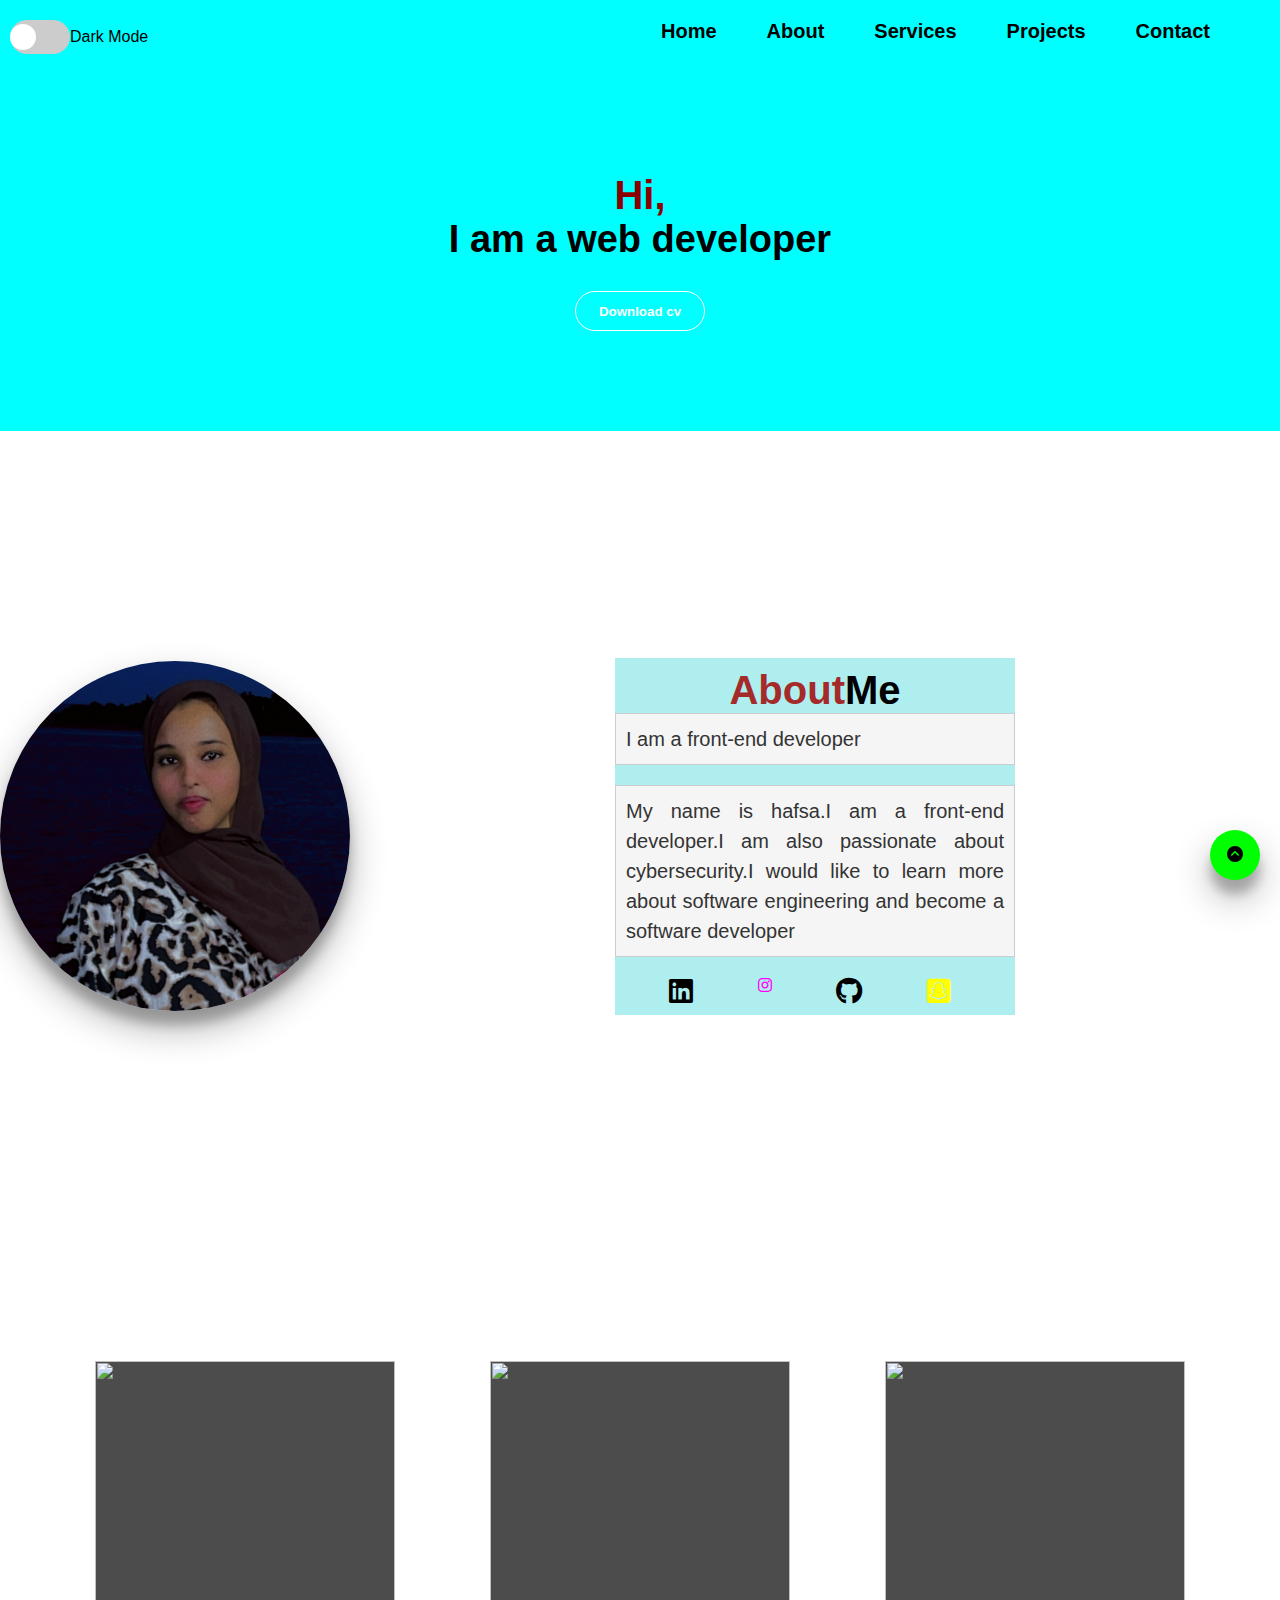
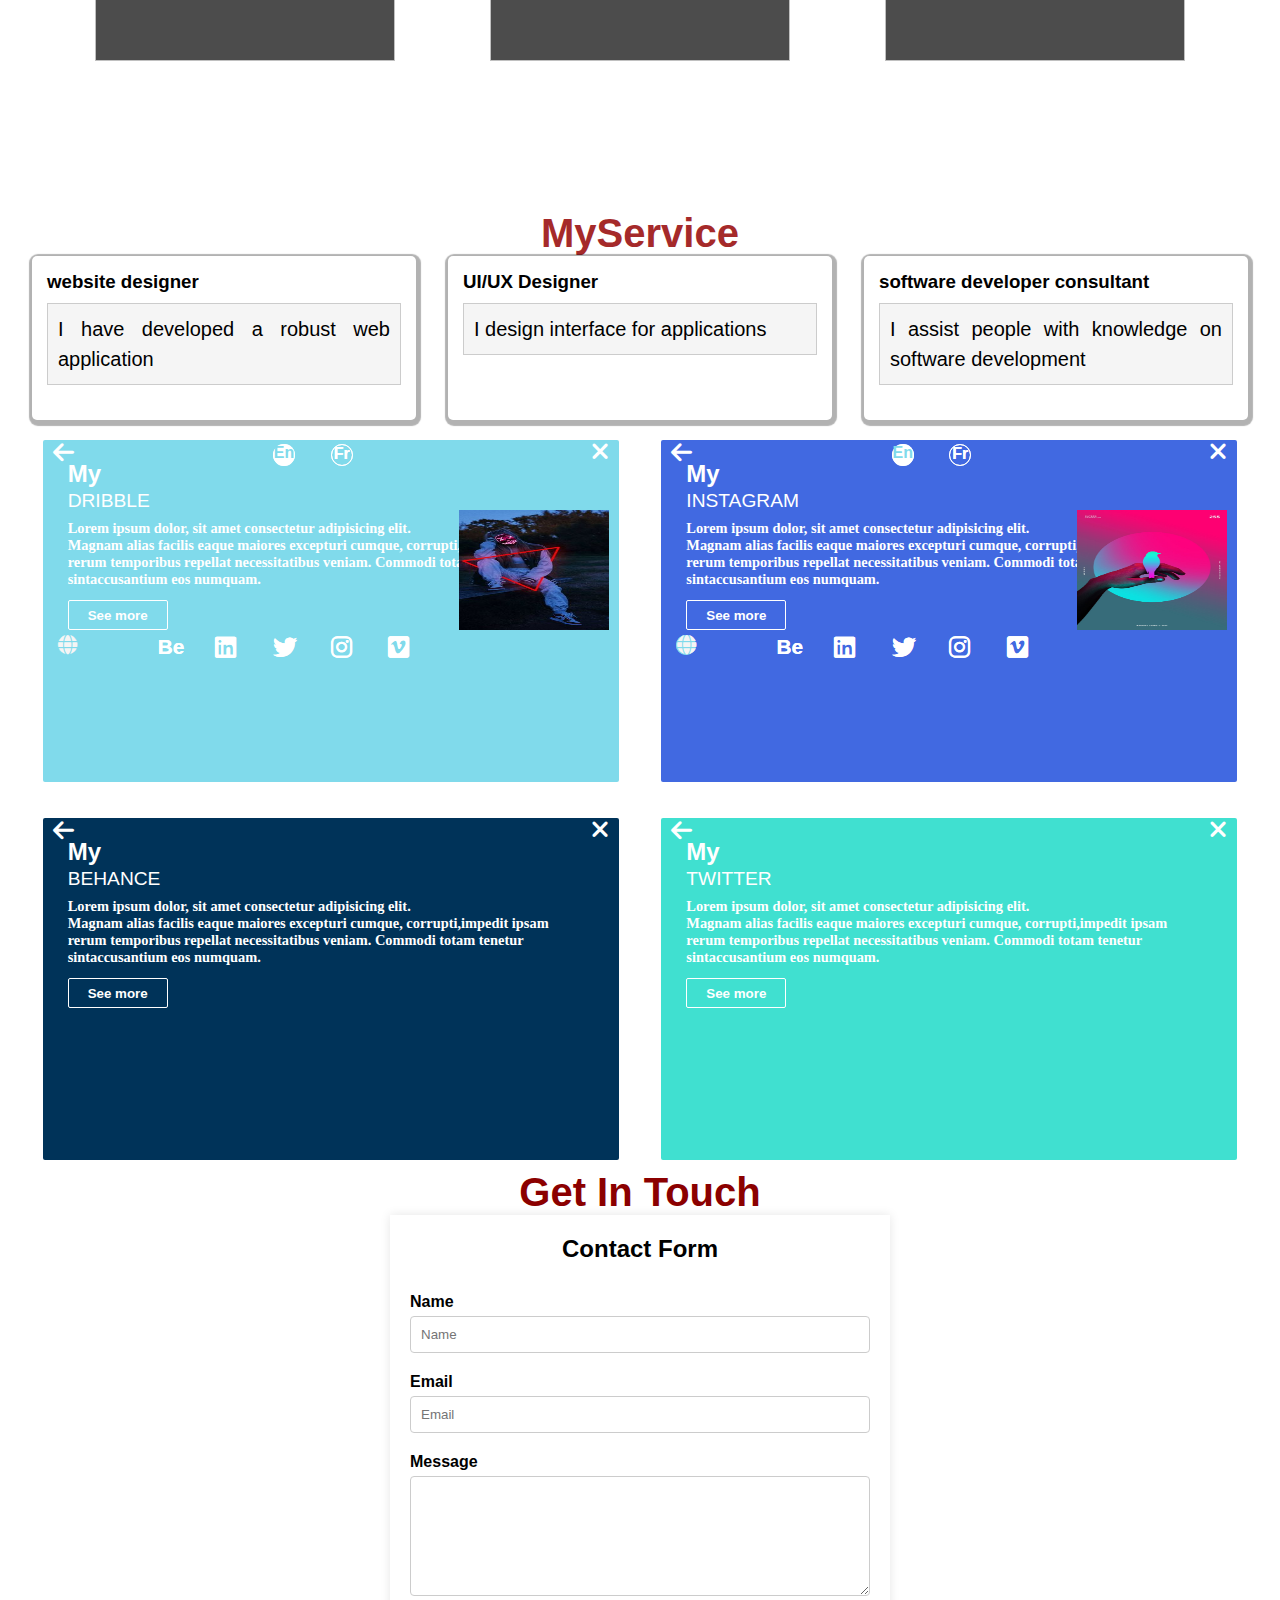
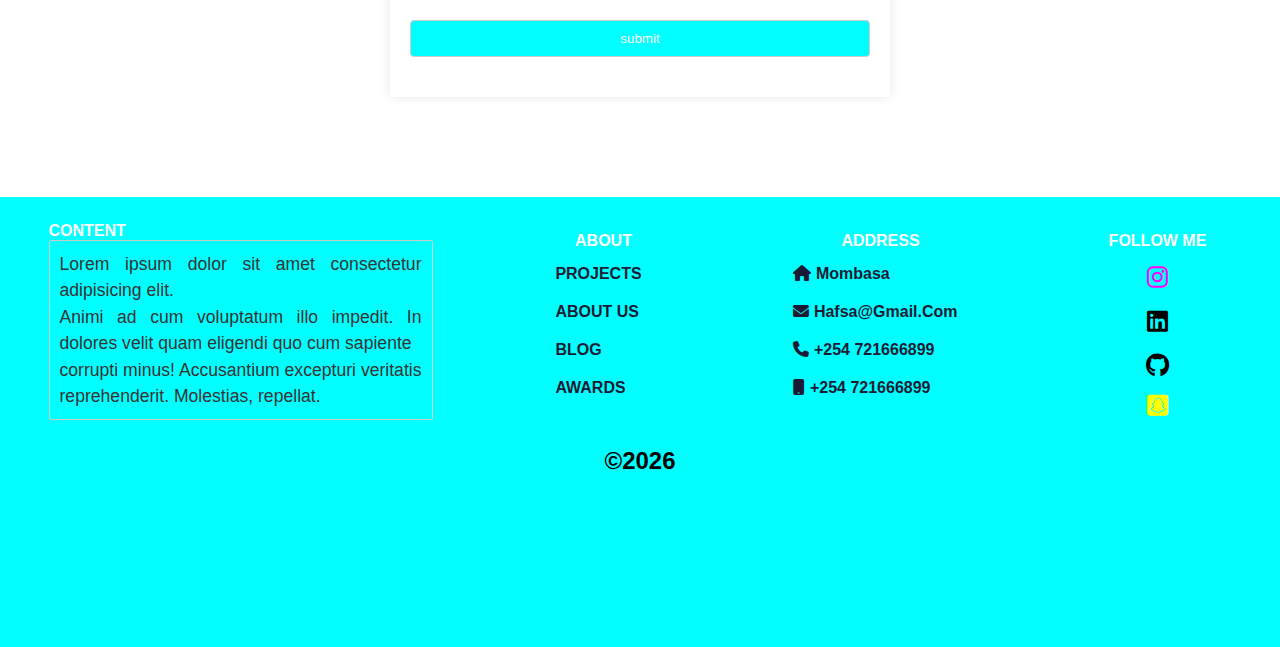
==== index.html @ 2dc1d21d "new update" ====
<!DOCTYPE html>
<html lang="en">
<head>
    <meta charset="UTF-8">
    <meta name="viewport" content="width=device-width, initial-scale=1.0">
    <title>My portfolio</title>
    <link rel="stylesheet" href="style.css">
    <script defer src="script.js"></script>
    <script defer type="text/javascript" src="vanilla-tilt.js"></script>

    <link rel="stylesheet" href="assets/css/all.css">
    <link rel="stylesheet" href="assets/css/all.min.css">

</head>
<body>
<header>
    <!-- toggle dark mode button -->
    <div class="toggle-container">
        <label class="switch">
            <input type="checkbox" id="toggle-mode" name="check">
            <span class="slider"></span>
        </label>
        <span id="toggle-label"> Dark Mode</span>
    </div>
    <!-- end toggle -->

    <div class="mob">
        <button class="mybtn">MENU</button>
    </div>
    <nav class="nav">
        <div class="profile-pic">
        
        </div>
    <ul class="ul">
        <li><a href="#home">Home</a></li>
        <li><a href="#about">About</a></li>
        <li><a href="#services">Services</a></li>
        <li><a href="#projects">Projects</a></li>
        <li><a href="#contact">Contact</a></li>
    </ul>
    </nav>
</header>
<main>
    <!--hero section-->
    <div class="hero dark-div">
    <div class="hero-content dark-div">
        <!--Heading-->
        <h1 id="output"></h1>
        
        <!--subheading-->
        <h2 class="h2-txt">I am a web developer</h2>
        <!--Download cv button-->
        <button class="button"><a href="/imgs/hafsa1.jpg" download="hafsa1.jpg">Download cv</a></button>
    </div>
    </div>
    <!--end of hero-content-->
    
    
    <!--About section-->
<section id="About" class="About">  
    <div class="about-content tilt-div" data-tilt>
    
        <!--container for the profile picture-->
        <div class="img-cont">
            <img src="imgs/hafsa1.jpg" alt="My photo" class="myprofile">
        </div>
           <div class="about-me">
               
               <!--heading and subheading for about me section-->
                
                <h1 style="color: brown;">About <span style="color: black;">Me</h1>
                <!--short description about me-->
                <p>I am a front-end developer</p>
                
                <!--Detailed description about me-->
                <p>My name is hafsa.I am a front-end developer.I am also passionate about cybersecurity.I would like to learn more about software engineering and become a software developer</p>
                <!--my social media tags-->
                <ul class="ul-txt">
                    <li class="iconic"><a class="iconic" href="https://www.linkedin.com/in/hafsa-abdi-224483289/?lipi=urn%3Ali%3Apage%3Ad_flagship3_feed%3B7bR%2F0sG7RdePgORhgpF89Q%3D%3D">
                        <i class="fa-brands fa-linkedin"></i>
                    </a></li>
                    <li class="iconic"><a class="iconic" href="">
                        <i class="fa-brands fa-instagram"></i>
                    </a></li>
                    <li class="iconic"><a class="iconic" href=""><i class="fa-brands fa-github"></i></a></li>
                    <li class="iconic"><a class="iconic" href="">
                        <i class="fa-brands fa-square-snapchat"></i>
                     </a></li>
                </ul> 
            </div>
        </div>
</section>
    <!--service section-->


<!-- images containers -->
<div class="myimage-cont">
    <div class="img-c-1">
        <div class="ovly">
            <h5>WEB DESIGN</h5>
            <h4>Come to us for the best website designs.I have developed the best websites and offer the one of the best services in the industry.I have developed websites for many companies download my cv for more information on my work.</h4>
        </div>
        <img src="imgs/web.webp" alt="" class="img-over">
    </div>
    <div class="img-c-1  " id="img22">
        <div class="ovly" id="img2">
            <h5>SEO</h5>
            <h4>This is the optimization of the search engineer.This process helps improve the quality and quantity of your website.One of the SEO services we offer is the auditing of website's information architecture and internal linking structures.</h4>
        </div>
        <img src="imgs/seo.png" alt="" class="img-over">

    </div>
    <div class="img-c-1" id="img33">
        <div class="ovly" id="img3">
            <h5>SOFTWARE CONSULTANCY</h5>
            <h4 style="font-size: 1.4rem;">I offer one of the best software consultancy services when it comes to software development.I guarantee effectiveness of my services as I have worked with many reputable companies such as google.I hope that you will be part of this exciting and lovely journey of mine.</h4>
        </div>
        <img src="imgs/stock.webp" alt="" class="img-over">

    </div>
</div>

    <section id="--services" class="--services">
        <!--main heading of my service section-->
        <h1 style="color:brown">My <span>Service</span></h1>
        <!--container for the service card-->
        <div class="service-section">
            <!--service card-->
            <div class="service-card">
                <h3>website designer</h3>
                <!--service description-->
                <p>I have developed a robust web application</p>
            </div>
                        <!--service card 2-->
            <div class="service-card">
                <h3>UI/UX Designer</h3>
                <!--service description-->
                <p>I design interface for applications</p>
            </div>
            <!--service card 3-->
            <div class="service-card">
                <h3>software developer consultant</h3>
                <!--service description-->
                <p>I assist people with knowledge on software development</p>
    
            </div>
        </div>
    </section>

    <!--
        main container
    -->
    <div class="card-container">

        <div class="card-cont">
            <div class="cont card1 tilt-div" data-tilt>
                <span><i class="fa-solid fa-arrow-left"></i></span>
                <span class="cad1-top-txt">En</span>
                <span class="cad1-top-txt2">Fr</span>
                <span><i class="fa-solid fa-xmark"></i></span>

                <div class="card-txt">
                    <h2 class="h2txt">My</h2>
                    <h2 class="h2txt1">DRIBBLE</h2>

                    <h6 class="h6-txt">
                        Lorem ipsum dolor, sit amet consectetur adipisicing elit.<br>
                         Magnam alias facilis eaque maiores excepturi cumque, corrupti,impedit ipsam <br>
                         rerum temporibus repellat necessitatibus veniam. Commodi totam tenetur <br>
                         sintaccusantium eos numquam.
                    </h6>
                    <button class="card-btn">See more</button>
                </div>

                <!--<div class="img-cd-cont">-->
                    <img src="imgs/hpf.jpg" alt="" class="img-cd-cont">
                <!--</div>-->
                <div class="span"><i class="fa-solid fa-globe"></i></div>
                <div class="span txt-spn">Be</div>
                
                <i class="fa-brands fa-linkedin  lkd-pos span"></i>
                <i class="fa-brands fa-twitter twt-pos span"></i>
                <i class="fa-brands fa-instagram ins-pos span"></i>
                <i class="fa-brands fa-vimeo v-pos span"></i>

                
            </div>
            <div class="cont card3 your-element">
                <span><i class="fa-solid fa-arrow-left"></i></span>
                <span class="cad1-top-txt">En</span>
                <span class="cad1-top-txt2">Fr</span>
                <span><i class="fa-solid fa-xmark"></i></span>

                <div class="card-txt">
                    <h2 class="h2txt">My</h2>
                    <h2 class="h2txt1">BEHANCE</h2>

                    <h6 class="h6-txt">
                        Lorem ipsum dolor, sit amet consectetur adipisicing elit.<br>
                         Magnam alias facilis eaque maiores excepturi cumque, corrupti,impedit ipsam <br>
                         rerum temporibus repellat necessitatibus veniam. Commodi totam tenetur <br>
                         sintaccusantium eos numquam.
                    </h6>
                    <button class="card-btn">See more</button>
                </div>

                <div class="img-cd-cont">
                    <img src="" alt="">
                </div>
                <div class="span"><i class="fa-solid fa-globe"></i></div>
                <div class="span txt-spn">Be</div>
                
                <i class="fa-brands fa-linkedin  lkd-pos span"></i>
                <i class="fa-brands fa-twitter twt-pos span"></i>
                <i class="fa-brands fa-instagram ins-pos span"></i>
                <i class="fa-brands fa-vimeo v-pos span"></i>

                
            </div>
        </div>

        <div class="card-cont">
            <div class="cont card2 your-element">
                <span><i class="fa-solid fa-arrow-left"></i></span>
                <span class="cad1-top-txt" style="color: royalblue;">En</span>
                <span class="cad1-top-txt2">Fr</span>
                <span><i class="fa-solid fa-xmark"></i></span>

                <div class="card-txt">
                    <h2 class="h2txt">My</h2>
                    <h2 class="h2txt1">INSTAGRAM</h2>

                    <h6 class="h6-txt">
                        Lorem ipsum dolor, sit amet consectetur adipisicing elit.<br>
                         Magnam alias facilis eaque maiores excepturi cumque, corrupti,impedit ipsam <br>
                         rerum temporibus repellat necessitatibus veniam. Commodi totam tenetur <br>
                         sintaccusantium eos numquam.
                    </h6>
                    <button class="card-btn">See more</button>
                </div>

                <!--<div class="img-cd-cont">-->
                    <img src="imgs/graphics.jpg" alt="" class="img-cd-cont">
                <!--</div>-->
                <div class="span"><i class="fa-solid fa-globe"></i></div>
                <div class="span txt-spn">Be</div>
                
                <i class="fa-brands fa-linkedin  lkd-pos span"></i>
                <i class="fa-brands fa-twitter twt-pos span"></i>
                <i class="fa-brands fa-instagram ins-pos span"></i>
                <i class="fa-brands fa-vimeo v-pos span"></i>

                
            </div>
            
            <div class="cont card4 your-element">
                <span><i class="fa-solid fa-arrow-left"></i></span>
                <span class="cad1-top-txt">En</span>
                <span class="cad1-top-txt2">Fr</span>
                <span><i class="fa-solid fa-xmark"></i></span>

                <div class="card-txt">
                    <h2 class="h2txt">My</h2>
                    <h2 class="h2txt1">TWITTER</h2>

                    <h6 class="h6-txt">
                        Lorem ipsum dolor, sit amet consectetur adipisicing elit.<br>
                         Magnam alias facilis eaque maiores excepturi cumque, corrupti,impedit ipsam <br>
                         rerum temporibus repellat necessitatibus veniam. Commodi totam tenetur <br>
                         sintaccusantium eos numquam.
                    </h6>
                    <button class="card-btn">See more</button>
                </div>

                <div class="img-cd-cont">
                    <img src="" alt="">
                </div>
                <div class="span"><i class="fa-solid fa-globe"></i></div>
                <div class="span txt-spn">Be</div>
                
                <i class="fa-brands fa-linkedin  lkd-pos span"></i>
                <i class="fa-brands fa-twitter twt-pos span"></i>
                <i class="fa-brands fa-instagram ins-pos span"></i>
                <i class="fa-brands fa-vimeo v-pos span"></i>

                
            </div> 
    </div>
    </div>



    <!--contact section-->
         <section id="contact" class="contact">
         <h1>Get In Touch</h1>
    <div class="container">
         <h2>Contact Form</h2>
          <form method="POST" action="presentation.html" id="myform">
            <div class="form-group">
               <label for="name">Name</label>
               <input type="text" id="name" name="name" required placeholder="Name">
      </div>
    <div class="form-group">
        <label for="email">Email</label>
        <input type="email" id="email" name="email" required placeholder="Email">
    </div>
    <div class="form-group">
        <label for="message">Message</label>
        <textarea id="message" name="message" required></textarea>
    </div>
    <div class="form-group">
        <input type="submit" value="submit" id="btns">
    </div>
    </form>
    </div>
    </section>



    <!--scroll to top-->
    <div class="scroll-to-top">
        <span><i class="fa-solid fa-circle-chevron-up fa-bounce"></i></span>
    </div>
    
</main>
<footer class="dark-div">
    <div class="foote-main-div ">
        <div class="footer-content">
            <h4 class="ttl">CONTENT</h4>
            <p class="ft-txt dark-txt">Lorem ipsum dolor sit amet consectetur adipisicing elit. <br>
             Animi ad cum voluptatum illo impedit. In dolores velit quam eligendi quo cum sapiente <br>
            corrupti minus! Accusantium excepturi veritatis reprehenderit. Molestias, repellat.</p>
         </div>
         <div class="about ft-flex-cont">
            <h4 class="ttl">ABOUT</h4>
            <ul class="about-txt">
                <li class="dark-txt">Projects</li>
                <li class="dark-txt">About us</li>
                <li class="dark-txt">Blog</li>
                <li class="dark-txt">Awards</li>
            </ul>
            
         </div>
         <div class="address ft-flex-cont">
            <h4 class="ttl">ADDRESS</h4>
              <ul>
                <li class="dark-txt"><i class="fa-solid fa-house dark-txt"></i> Mombasa</li>
                <li class="dark-txt"><i class="fa-solid fa-envelope dark-txt"></i> hafsa@gmail.com</li>
                <li class="dark-txt"><i class="fa-solid fa-phone dark-txt"></i> +254 721666899</li>
                <li class="dark-txt"><i class="fa-solid fa-mobile dark-txt"></i> +254 721666899</li>
              </ul>
              
         </div>
         <div class="followus ft-flex-cont">
            <h4 class="ttl">FOLLOW ME</h4>
              <span class="ins-icon">
                 <i class="fa-brands fa-instagram fa-shake"></i>
              </span>
              <span class="linkedin-icn">
                <i class="fa-brands fa-linkedin fa-shake"></i>
              </span>
              <span class="git-icon">
                <i class="fa-brands fa-github fa-shake"></i>
              </span>
              <span class="snap-icon">
                <i class="fa-brands fa-square-snapchat fa-shake"></i>
              </span>
         </div>
    </div>  
     <h2 class="yy">&copy;</h2>
</footer>

<script type="text/javascript" src="vanilla-tilt.js">

    let myelement = document.querySelector('.tilt-div')
    VanillaTilt.init(myelement,{
    max: 25, // Maximum tilt rotation (in degrees)
    speed: 400, // Tilt transition speed
    glare: true, // Enable glare effect
    "max-glare": 0.5, // Maximum glare opacity
  });
</script>
</body>
</html>
---- style.css ----
*{
    margin: 0;
    padding: 0;
    box-sizing: border-box;


}
html:focus-within{
    scroll-behavior: smooth;
}
body{
    transition: background 2.5s color 5s;
}
header{
    background-color: aqua;
    padding: 20px;
}

/* dark-mode styles */
.toggle-container{
    position: absolute;
    display: flex;
    justify-content: center;
    align-items: center;
    left: 10px;
}
.switch{
    position: relative;
    width: 60px;
    height: 34px;
    background-color:transparent;
}
.switch input {
    opacity: 0;
    height: 0;
    width: 0;
}
.slider{
    position: absolute;
    top: 0;
    left: 0;
    right: 0;
    bottom: 0;
    cursor: pointer;
    -webkit-transition: .4s;
    transition: .4s;
    border-radius: 54px;
    background: #ccc;
}
.slider::before{
    content: "";
    position: absolute;
    width: 26px;
    height: 26px;
    top: 4px;
    bottom: 4px;
    background: #fff;
    border-radius: 50%;
    transition: .4s;
    -webkit-transition: .4s;
}

input:checked + .slider{
    background: cyan;
}
input:focus + .slider{
    box-shadow: inset 0 0 4px #515BD4;
}
input:checked + .slider::before{
    transform: translateX(26px);
    -webkit-transform: translateX(26px);
    -ms-transform: translateX(26px);
}
.dark-mode{
    background: #1a1a25;
    color:#fff
}
.dark-mode .slider{
    background: #999;
}
.dark-mode .slider::before{
    background: #333;
}

/* end dark mode */
nav ul{
    text-decoration:none;
    list-style-type:none;
    margin:0;
    padding: 0;
    justify-content: right;
    display: flex;
}
nav li{
    display: inline;
    margin-right: 50px;
    font-size: 20px;
}
nav a{
    color: white;
    text-decoration: none;
}
/* Add hover effect to the navigation links*/
nav ul li a:hover {
    color: turquoise;
    background-color: brown;
}
/*Hero-section*/
.hero{
    background: cyan;
    /* linear-gradient(to right, royalblue,cyan) */
    padding: 100px;
    text-align: center;
}

.hero h1{
    font: size 50px; ;
    font-family: 'Franklin Gothic Medium', 'Arial Narrow', Arial, sans-serif;
}
.hero h2{
    font-size: 38px;
}
.button{
    width: 130px;
    height: 40px;
    border: 1px solid white;
    background: transparent;
    border-radius: 20px;
    padding: 10px 20px;
    text-decoration:none ;
    
}
.button > a{
    color: #fff;
    font-weight: bolder;
}


/* styling about section */
.about-content{
    display: flex;
    justify-content: space-evenly;
    align-items: center;
    flex-direction: row;
    width: 100vw;
    height: 90vh;
}
.about-me{
    text-align: center;
    max-width: 400px;
    margin:0 auto;
    background-color: paleturquoise;
    

}
/* styling heading */
h1{
    font-size: 24px;
    margin-top: 10px;
    font-family: 'Franklin Gothic Medium', 'Arial Narrow', Arial, sans-serif;
}
/* styling our paragraph */
p{
    font-size: 20px;
    margin-bottom: 20px;
    text-align: justify;
    line-height: 1.5;
    color: #333;
    background-color: #f5f5f5;
    padding: 10px;
    border: 1px solid #ccc;
}
/* style the unordered lists */
ul{
    list-style: none;
    padding:0 ;
    margin: 0;
}
/* styling our list comment */
li{
    display:inline-block;
    margin-right: 10px;
}
/* styling our link with-in the list */
li a {
    text-decoration: none;
    color: black;
    transition: background-color 0.3
}
/* style for link hover state */
li a:hover{
    background-color: unset;
    color: white;
}
/* styling the visited link */
link a:visited{
    color: brown;
}
/* general link styling */
a{
    color: #000;
    text-decoration: none;
    font-weight: bold;
}
/* styling image */
.img-cont{
    left: 40px;
    display: inline-block;
    box-shadow: 0 18px 36px rgba(0,0,0,0.30), 0 14px 11px rgba(0,0,0,0.22);
    width: 350px;
    height: 350px;
    border-radius: 50%;
}
.img-cont > .myprofile{
    border-radius: 50%;
    width: 350px;
    height: 350px;
    object-fit: cover;
    margin-bottom: 20px;
}
.myprofile:hover{
    transform: scale(1.1);
    transition: transform 0.3s cubic-bezier(0.4,2.1,0.4,2.1);
    
}
.fa-instagram{
    /* background-image: linear-gradient(78deg,#515BD4,#8134AF,#DD2A7B,#feda77,#f58529); */
    /* -webkit-text-fill-color:transparent;
    background-clip: text;
    font-size: 1.7rem; */
    color: magenta;
}
.fa-linkedin{
    color: black;
    font-size: 1.7rem;
}
.fa-square-snapchat{
    color: yellow;
    font-size: 1.7rem;
}
.fa-github{
    color: #000;
    font-size: 1.7rem;
}
.ul-txt{
    justify-content: space-evenly;
    display: flex;
    margin-bottom: 10px;
}

/* service section style */
.service-section{
    display: flex;
    justify-content: space-evenly;
}
.service-card{
    width: 30%;
    background:#fff;
    padding: 15px;
    border-radius: 5px;
    border: 2px;
    box-sizing: border-box;
    box-shadow: 1px 2px 1px 4px rgba(0,0,0,0.30);
}
.service-card:hover{
    transform: scale(1.1);
    transition: transform 1.5s cubic-bezier(0.4,2.1,0.4,2.1);

}
.service-card h3{
    color: #000;
}
.service-card p{
    color: black;
    margin-top: 10px;
}



/* contact */




body{
    font-family:Arial, Helvetica, sans-serif ;
    background-color: white;
}
.container{
    max-width: 500px;
    margin: 0 auto;
    padding: 20px;
    background-color: #fff;
    box-shadow: 0 0 10px rgba(0, 0, 0, 0.1);
}
h2{
    text-align: center;
    margin-bottom: 30px;
}
h1{
    display: flex;
    justify-content: center;
    color: darkred;
    font-family: Arial, Helvetica, sans-serif;
    font-size: 40px;
}
.form-group{
    margin-bottom: 20px;
}
.form-group label{
    display: block;
    font-weight: bold;
    margin-bottom: 5px;
}
.form-group input,
.form-group textarea{
    width: 100%;
    padding: 10px;
    border: 1px solid #ccc;
    border-radius: 4px;
    resize: vertical;
}
.form-group input[type="submit"]{
    background-color: aqua;
    color: #fff;
    cursor: pointer;
}
.form-group input[type="submit"]:hover{
    background-color: darkred;
}
.form-group textarea{
    height: 120px;
}
.mob{
    display: none;
}
/* img cointainer */
.myimage-cont{
    width: 100vw;
    height: 60vh;
    margin-bottom: 30px;
    position: relative;
    display: flex;
    justify-content: space-evenly;
    align-items: center;
    flex-direction: row;
    background:transparent;
    color: #ccc;
}
.img-c-1{
    width: 300px;
    height: 300px;
    position: relative;
    overflow: hidden;
    background: rgba(0, 0, 0, 0.7);
    color: #fff;
}
.img-c-1 img{
    width: 100%;
    height: 100%;
}
.ovly{
    position: absolute;
    bottom: 0;
    left: 0;
    height: 0;
    width: 100%;
    background: rgba(0, 0, 0, 0.5);
    transition: height 0.5s;
    overflow: hidden;
    text-align: center;
    background-color: transparent;
    font-weight: bolder;
}
.ovly h5 {
    color: #fff;
    text-align: center;
    margin: 0;
    padding: 10px;
    background: rgba(0, 0, 0, 0.5);
    font-weight: bold;
}
.ovly h4{
    color: #fff;
    font-size: 1.6rem;
    width: 100%;
    background: rgba(0, 0, 0, 0.7);
    font-family: cursive;


}

/*
   main container
*/
.card-container{
    width: 100vw;
    height: 80vh;
    position: relative;
    background:transparent;
    margin-top: 20px;
    display: flex;
    justify-content: space-evenly;
    align-items: center;
    flex-direction: row;
    flex-wrap: wrap;
}
.card-cont{
    width: 45vw;
    height: 80vh;
    background: transparent;
    display: flex;
    justify-content: space-between;
    align-items: center;
    flex-direction: column;
    position: relative;
    flex-wrap: wrap;

}
.card-cont1{
    width: 45vw;
    height: 80vh;
    background: transparent;
    display: flex;
    justify-content: space-between;
    align-items: center;
    flex-direction: column;
    position: relative;
    flex-wrap: wrap;

}
.cont{
    width: 45vw;
    height: 38vh;
    background: red;
    border-radius: 2px;
    display: flex;
    overflow: hidden;
}
.card1{
    background: #80daeb;
}



/* card 1 styles  */
.fa-arrow-left{
    position: absolute;
    left: 10px;
    color: #fff;
    font-size: 1.5rem;
}
.fa-xmark{
    position: absolute;
    right: 10px;
    color: #fff;
    font-size: 1.5rem;
}
.cad1-top-txt{
    color: #80daeb;
    font-size: 1rem;
    width:22px;
    height: 22px;
    background: #fff;
    border-radius: 50%;
    position: absolute;
    left:40%;
    top:4px;
    text-align: center;
    font-weight: bold;

}
.cad1-top-txt2{
    color:#fff;
    font-size: 1rem;
    width:22px;
    height: 22px;
    background: transparent;
    border: 1px solid #fff;
    border-radius: 50%;
    position: absolute;
    left:50%;
    top:4px;
    text-align: center;
    font-weight: bold;
}
.card-txt{
    position: absolute;
    left: 10px;
    width: 100%;
}
.h2txt{
    position: absolute;
    font-size: 1.5rem;
    font-weight: bolder;
    color: #fff;
    top:20px;
    left: 15px;
}
.h2txt1{
    position: absolute;
    font-size: 1.2rem;
    color: #fff;
    top:50px;
    left: 15px;
    font-weight: unset;
}
.h6-txt{
    position: absolute;
    left: 15px;
    color: #fff;
    top:80px;
    font-family: cursive;
    font-size: .9rem;
    
}
.card-btn{
    position: absolute;
    border-radius: 2px;
    color: #fff;
    font-weight: bold;
    text-align: center;
    width: 100px;
    border: 1px solid #fff;
    top: 160px;
    left: 15px;
    height: 30px;
    background: transparent;
}
/*.img-cd-cont{
    position: absolute;
    width: 150px;
    height: 120px;
    background: blue;
    right: 10px;
    top:70px;

}*/
.img-cd-cont{
    position: absolute;
    width: 150px;
    height: 120px;
    right: 10px;
    top:70px;

}
.span{
    position: absolute;
    top: 195px;
    left: 15px;
}
.fa-globe{
    width: 20px;
    height: 20px;
    background: #80daeb;
    border-radius: 50%;
    text-align: center;
    font-size: 1.2rem;
    color: #f5f5f5;

}
.txt-spn{
    position: absolute;
    left: 20%;
    width: 30px;
    height: 30px;
    border-radius: 50%;
    font-size: 1.3rem;
    font-weight: bold;
    color: #fff;
}
.lkd-pos{
    position: absolute;
    left: 30%;
    color: #fff;
    font-size: 1.5rem;
}
.twt-pos{
    position: absolute;
    left: 40%;
    color: #fff;
    font-size: 1.5rem;
}
.ins-pos{
    position: absolute;
    left: 50%;
    color: #fff;
    font-size: 1.5rem;
}
.v-pos{
    position: absolute;
    left: 60%;
    color: #fff;
    font-size: 1.5rem;
}


 
/* end card 1 */




.card2{
    background: royalblue;
}
.card3{
    background: #003359
}
.card4{
    background: turquoise;
}
footer{
    width: 100vw;
    height: 50vh;
    background: cyan;
    margin-top: 100px;
}
.scroll-to-top{
    position: fixed;
    bottom: 20px;
    right: 20px;
    background-color: lime;
    z-index: 1;
    width: 50px;
    height: 50px;
    border: none;
    border-radius: 50%;
    box-shadow: 0 18px 36px rgba(0,0,0,0.30), 0 14px 11px rgba(0, 0, 0, 0.22);
}
.scroll-to-top >*{
    position: absolute;
    top: 50%;
    left: 50%;
    transform: translate(-50%, -50%);
    
}




/*
  footer

*/



.foote-main-div{
    position: absolute;
    width: 100vw;
    height: 40vh;
    display: flex;
    justify-content: space-around;
    align-items: start;
    flex-direction: row;
    margin-top: 25px;
    flex-wrap: wrap;
}
.footer-content{
    width: 30vw;
    background: transparent;
    height: 40vh;
}
.about{
    width: 10vw;
    background: transparent;
    height: 40vh; 
}
.address{
    width: 15vw;
    background: transparent;
    height: 40vh; 
}
.followus{
    width: 10vw;
    background: transparent;
    height: 40vh; 
}
.ft-flex-cont{
   display: flex;
   justify-content: start;
   align-items: center;
   flex-direction: column;
   margin: 10px;
}
.about >ul >li {
    padding: 5px;
    display: block;
    margin-top: 10px;
    text-transform: uppercase;
    color:#1a1a34;
    font-weight: bold;
    
}
.address >ul >li {
    padding: 5px;
    display: block;
    margin-top: 10px;
    text-transform: capitalize;
    color:#1a1a34;
    font-weight: bold;
    
}
.followus > span > i{
    padding: 5px;
    font-size: 1.5rem;
    margin-top: 10px;


}
.git-icon{
    color: #000;
    border-radius: 50%;
    width: 40px;
    height: 40px;
    text-align: center;
}
 
   
.snap-icon{
    color: yellow;
}
/*
.ins-icon{
    color:magenta;
    background-image: linear-gradient(78deg,#515BD4,#8134AF,#DD2A7B,#feda77,#f58529);
    -webkit-text-fill-color:transparent;
    background-clip: text;
} */
.ttl{
    color:#fff;
    
}
.yy{
    text-align: center;
    position: relative;
    transform: translateY(250px);
}
.ft-txt{
    background: unset;
    font-size: 1.1rem;
    border-radius: 2px;
}
 
/*  
mobile screen
*/

@media screen and (max-width:767px){
    /* toggle container */
    .toggle-container{
        position: absolute;
        top:3px;
    }
    nav {
        display: block;

    }
    .ul{
        display: block;
        height: 25vh;
        width: 200px;
        padding: 10px;
        position: absolute;
        left: 0;
        top:40px;
        background:cyan;
        opacity: 0;
        box-shadow: 0 18px 36px rgba(0, 0, 0, 0.30),
                     0 14px 11px rgba(0, 0, 0, 0.22);

    }
    .mob{
        display: block;
        position: absolute;
        right: 10px;
        top:5px;
    }

    .mybtn{
        background: transparent;
        border-radius: 10px;
        border: none;
        color: #1a1a34;
        font-family: sans-serif;
        width: 80px;
        height: 30px;
        font-weight: bolder;
        transition: opacity 0.3s;
    }
    
    .service-section{
        flex-wrap: wrap;
    }
    .service-card{
        display: block;
        width:600px;
        margin: 10px;
    }
    .about-content{
        height: 95vh;
    }
    .about-me{
        display: block;
        position: absolute;
        top:700px;
        left:10%;
        width: 300px;
        height: 200px;
    }
    .about-me > *{
        font-size: 1rem;
    }
    #output{
        font-size: 1.7rem;
    }

    .h2-txt{
        font-size: 1rem;
        font-family: cursive;
        text-align: center;
        font-weight: bolder;
    }
    .ul-txt{
        font-size: 0.9rem;
        display: inline-block;
        margin-top: -190px;
    }
    .img-cont{
        display: block !important;
        width: 200px;
        height: 200px;
        position: absolute;
        top:480px;
        left: 30%;
    }
    .img-cont >.myprofile{
        width: 200px;
        height: 200px;
        object-fit: cover;

    }
    .About{
        display: flex;
        flex-direction: column;
        /*background-color: blueviolet;*/
    }
    /* main card container */
    .card-container{
         
         display: none; 
    }
     .foote-main-div{
        display: block;
        flex-direction: column;
     }
    .footer-content{
        /*background: red;*/
        height: auto;
        width: 100vw;
        background: unset;

    }
    .ft-txt{
        font-size: .8rem;
        width: 100vw;
    }
    .about {
        width: 100vw;
        height: auto;
        background-color: transparent;
    }
    .about-txt{
        font-size: .8rem;
        padding: 3px;
        margin: 5px;
    }
    .address{
        display: block;
        width: 100vw;
        
    }
    .followus{
        display: inline;
        width: 100vw;
        padding: 10px;
        margin-left: 20px;
        transform: translateX(40px);
    }
    .yy{
       
      transform: translateY(750px);
    }
    footer{
        height: 150vh;
    }
    .myimage-cont{
        display: none;
    }
}
/*
    tablets
*/
@media screen and (min-width:768px) and (max-width:1023px){



}
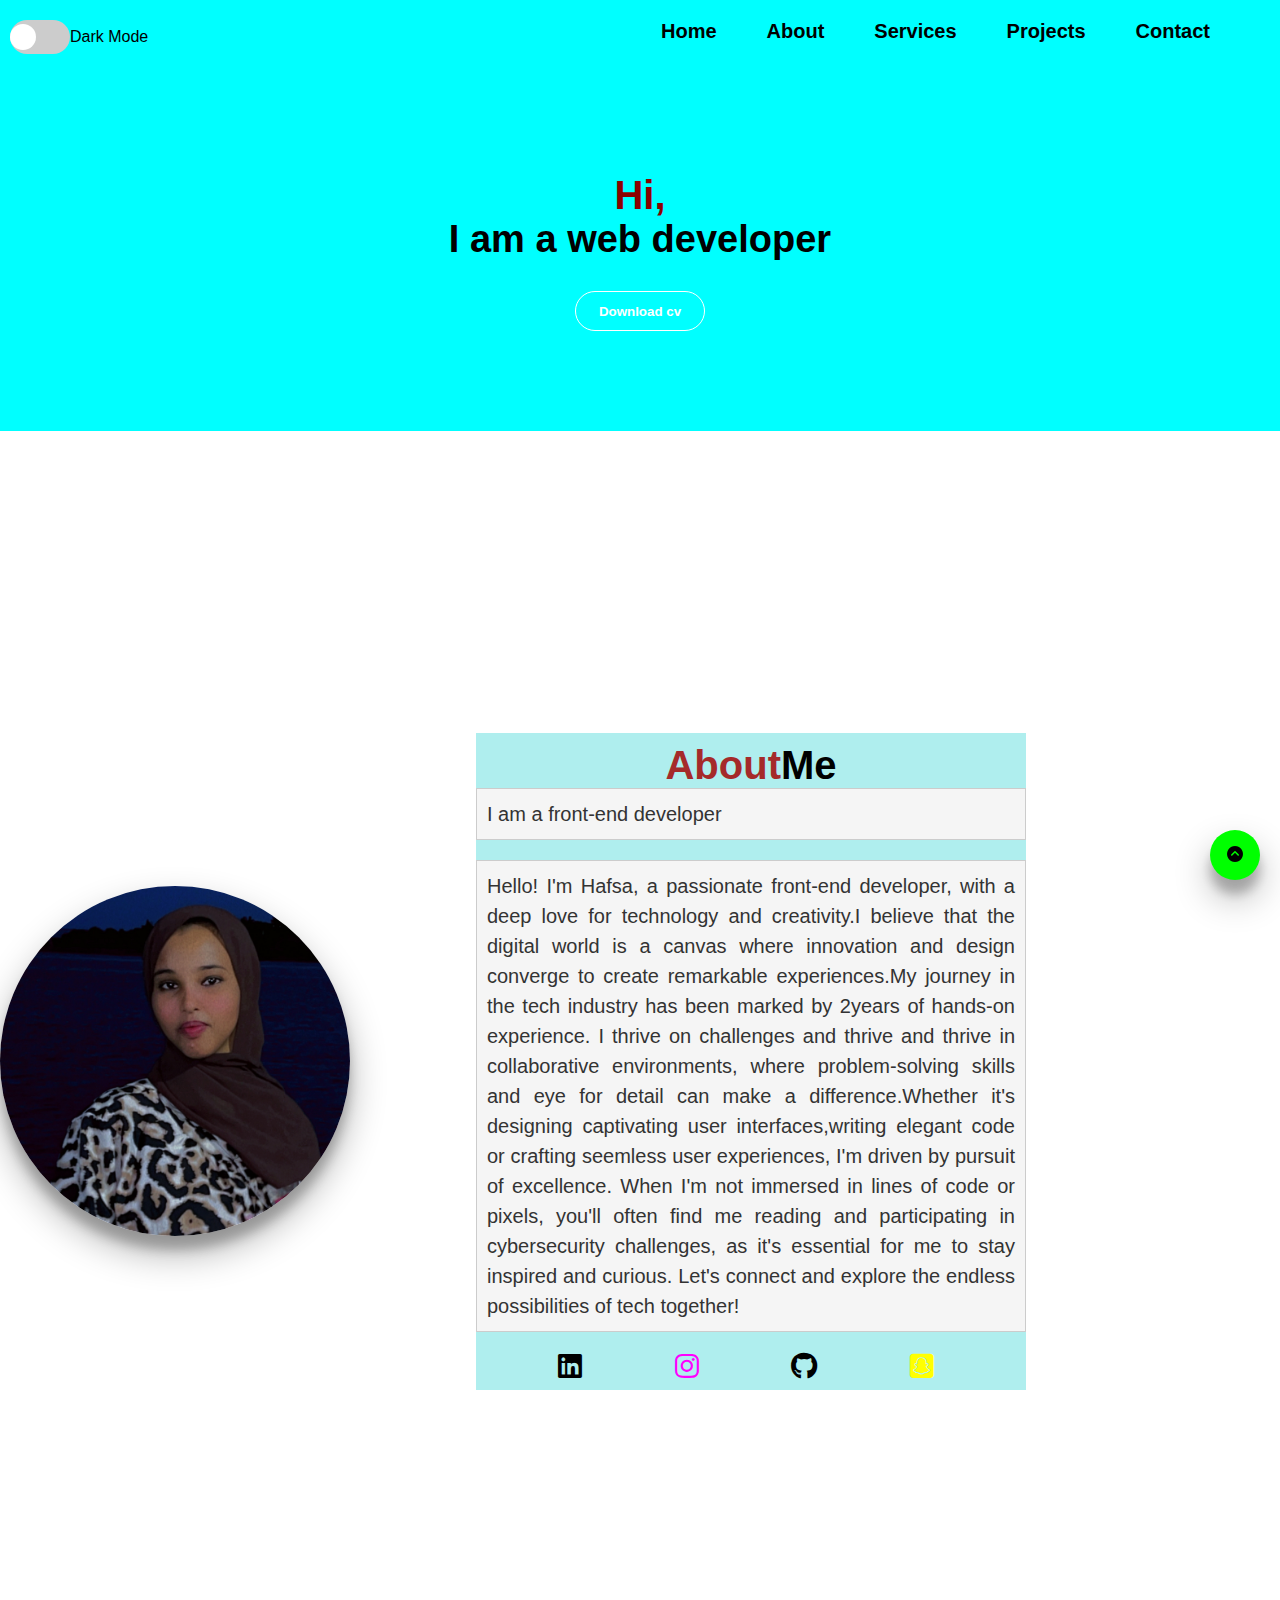
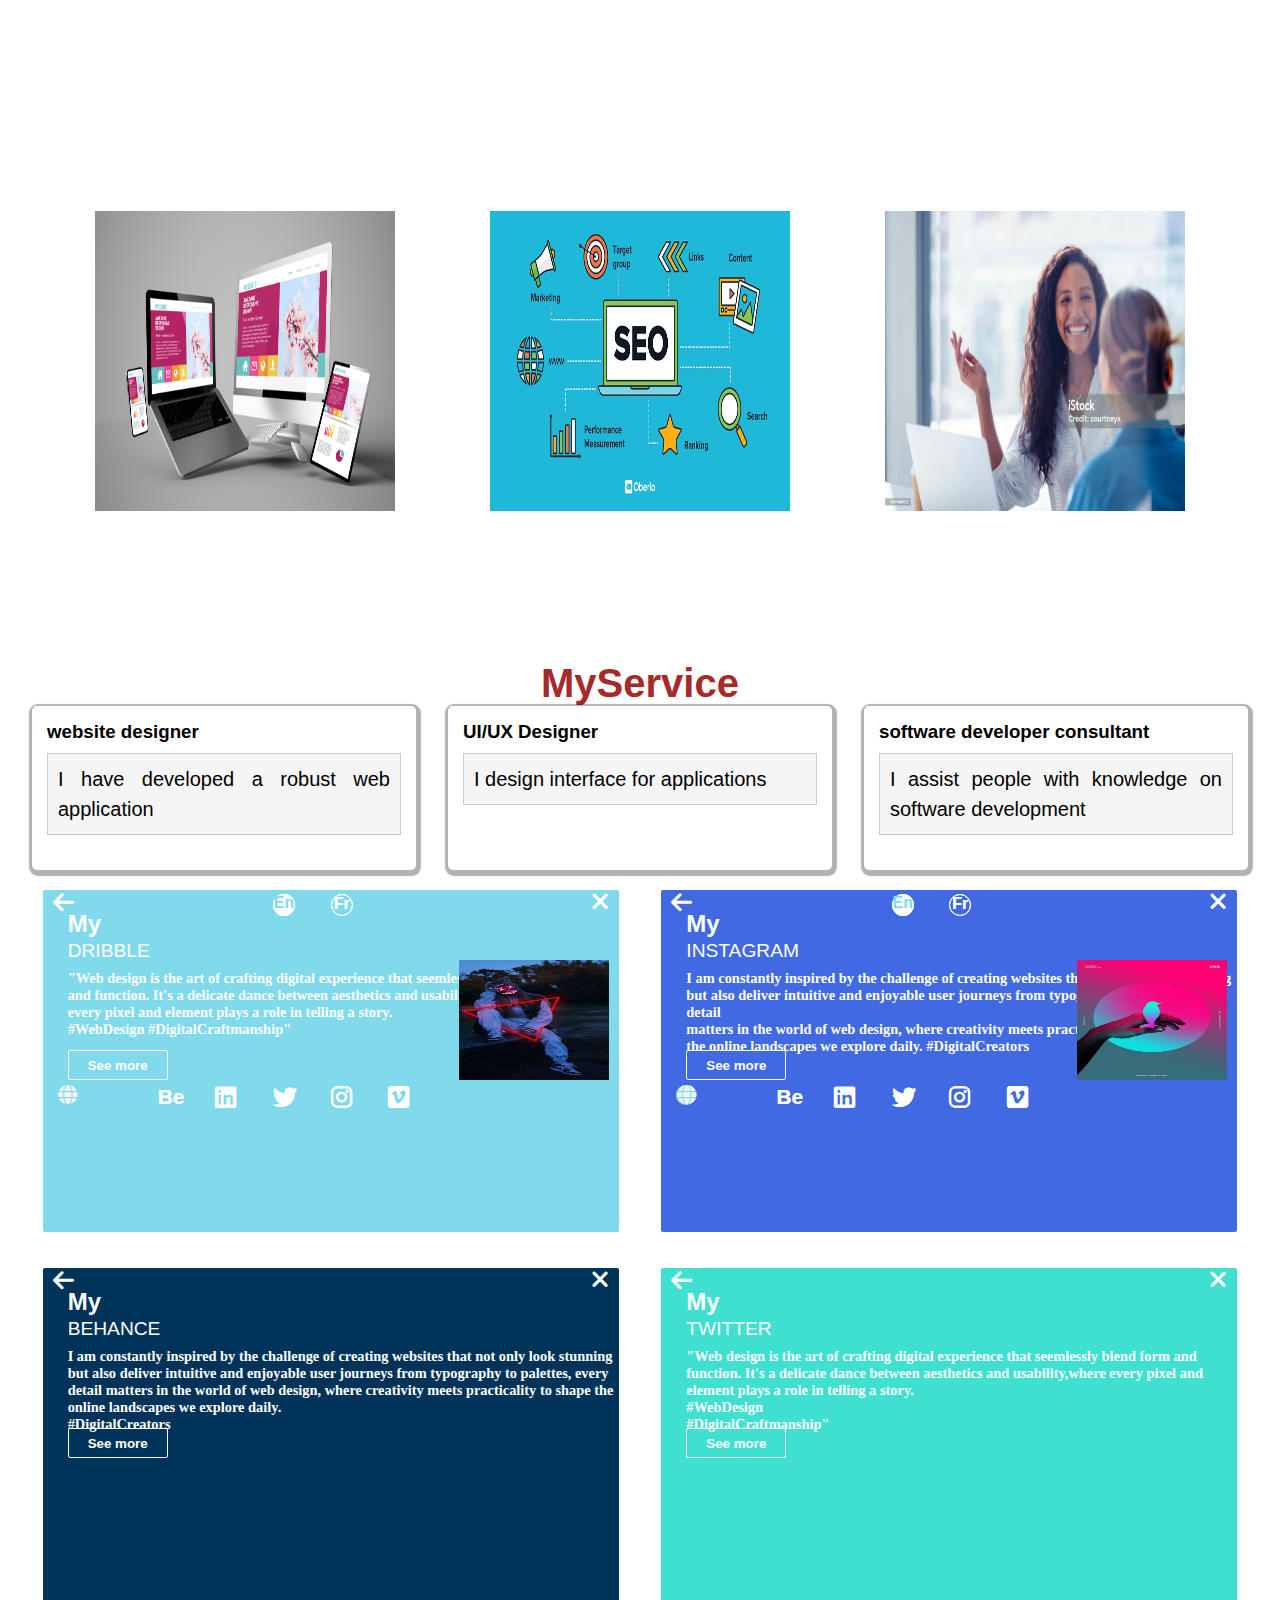
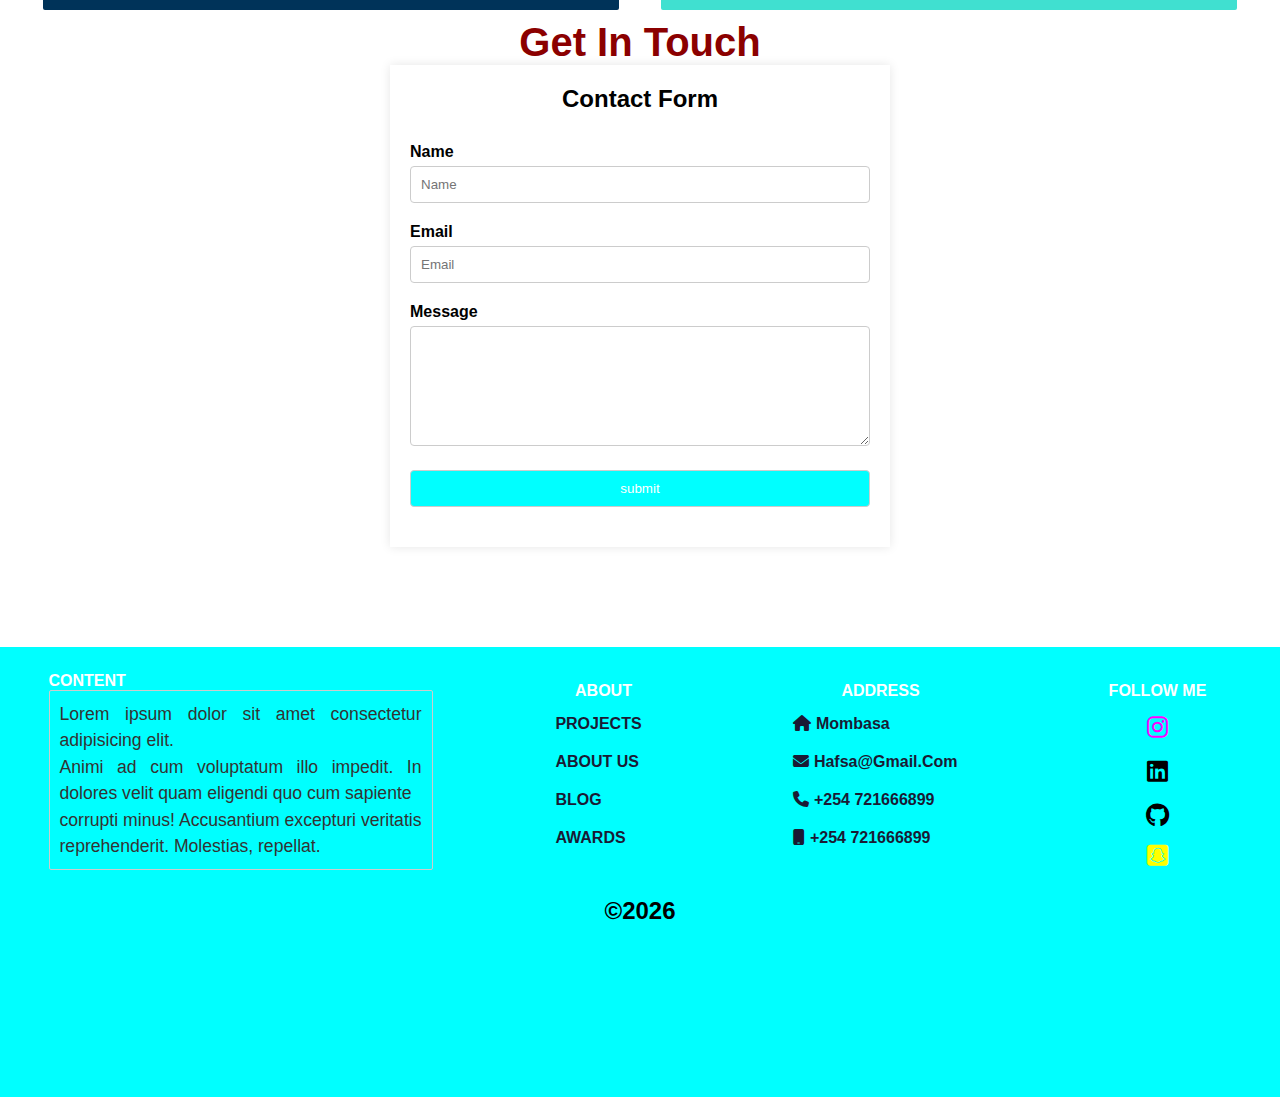
==== commit de0fcf6a: "updated html and css file" ====
--- a/index.html
+++ b/index.html
@@ -73,7 +73,10 @@
                 <p>I am a front-end developer</p>
                 
                 <!--Detailed description about me-->
-                <p>My name is hafsa.I am a front-end developer.I am also passionate about cybersecurity.I would like to learn more about software engineering and become a software developer</p>
+                <p>Hello! I'm Hafsa, a passionate front-end developer, with a deep love for technology and creativity.I believe that the digital world is a canvas where innovation and design converge to create remarkable experiences.My journey in the tech industry has been marked by 2years of hands-on experience. 
+                    I thrive on challenges and thrive and thrive in collaborative environments, where problem-solving skills and eye for detail can make a difference.Whether it's designing captivating user interfaces,writing elegant code or crafting seemless user experiences, I'm driven by pursuit of excellence.
+                    When I'm not immersed in lines of code or pixels, you'll often find me reading and participating in cybersecurity challenges, as it's essential for me to stay inspired and curious.
+                    Let's connect and explore the endless possibilities of tech together!</p>
                 <!--my social media tags-->
                 <ul class="ul-txt">
                     <li class="iconic"><a class="iconic" href="https://www.linkedin.com/in/hafsa-abdi-224483289/?lipi=urn%3Ali%3Apage%3Ad_flagship3_feed%3B7bR%2F0sG7RdePgORhgpF89Q%3D%3D">
@@ -164,10 +167,9 @@
                     <h2 class="h2txt1">DRIBBLE</h2>
 
                     <h6 class="h6-txt">
-                        Lorem ipsum dolor, sit amet consectetur adipisicing elit.<br>
-                         Magnam alias facilis eaque maiores excepturi cumque, corrupti,impedit ipsam <br>
-                         rerum temporibus repellat necessitatibus veniam. Commodi totam tenetur <br>
-                         sintaccusantium eos numquam.
+                        "Web design is the art of crafting digital experience that seemlessly blend form <br>and function.
+                        It's a delicate dance between aesthetics and usability,where <br>every pixel and element plays a role in telling a story.<br> #WebDesign 
+                        #DigitalCraftmanship"
                     </h6>
                     <button class="card-btn">See more</button>
                 </div>
@@ -196,10 +198,9 @@
                     <h2 class="h2txt1">BEHANCE</h2>
 
                     <h6 class="h6-txt">
-                        Lorem ipsum dolor, sit amet consectetur adipisicing elit.<br>
-                         Magnam alias facilis eaque maiores excepturi cumque, corrupti,impedit ipsam <br>
-                         rerum temporibus repellat necessitatibus veniam. Commodi totam tenetur <br>
-                         sintaccusantium eos numquam.
+                        I am constantly inspired  by the challenge of creating websites that not only look stunning but also deliver intuitive and enjoyable user journeys
+                        from typography to palettes, every detail matters in the world of web design, where creativity meets practicality to shape the online landscapes we explore daily.<br>
+                        #DigitalCreators
                     </h6>
                     <button class="card-btn">See more</button>
                 </div>
@@ -231,10 +232,9 @@
                     <h2 class="h2txt1">INSTAGRAM</h2>
 
                     <h6 class="h6-txt">
-                        Lorem ipsum dolor, sit amet consectetur adipisicing elit.<br>
-                         Magnam alias facilis eaque maiores excepturi cumque, corrupti,impedit ipsam <br>
-                         rerum temporibus repellat necessitatibus veniam. Commodi totam tenetur <br>
-                         sintaccusantium eos numquam.
+                        I am constantly inspired  by the challenge of creating websites that not only look stunning but also deliver intuitive and enjoyable user journeys
+                        from typography to palettes, every detail <br>matters in the world of web design, where creativity meets practicality to shape <br>the online landscapes we explore daily.
+                        #DigitalCreators
                     </h6>
                     <button class="card-btn">See more</button>
                 </div>
@@ -264,10 +264,9 @@
                     <h2 class="h2txt1">TWITTER</h2>
 
                     <h6 class="h6-txt">
-                        Lorem ipsum dolor, sit amet consectetur adipisicing elit.<br>
-                         Magnam alias facilis eaque maiores excepturi cumque, corrupti,impedit ipsam <br>
-                         rerum temporibus repellat necessitatibus veniam. Commodi totam tenetur <br>
-                         sintaccusantium eos numquam.
+                        "Web design is the art of crafting digital experience that seemlessly blend form and function.
+                        It's a delicate dance between aesthetics and usability,where every pixel and element plays a role in telling a story.<br> #WebDesign<br> 
+                        #DigitalCraftmanship"
                     </h6>
                     <button class="card-btn">See more</button>
                 </div>
--- a/style.css
+++ b/style.css
@@ -142,12 +142,12 @@
     justify-content: space-evenly;
     align-items: center;
     flex-direction: row;
-    width: 100vw;
-    height: 90vh;
+    width: 90vw;
+    height: 140vh;
 }
 .about-me{
     text-align: center;
-    max-width: 400px;
+    max-width: 550px;
     margin:0 auto;
     background-color: paleturquoise;
     
@@ -226,8 +226,8 @@
 .fa-instagram{
     /* background-image: linear-gradient(78deg,#515BD4,#8134AF,#DD2A7B,#feda77,#f58529); */
     /* -webkit-text-fill-color:transparent;
-    background-clip: text;
-    font-size: 1.7rem; */
+    background-clip: text;*/
+    font-size: 1.7rem; 
     color: magenta;
 }
 .fa-linkedin{
@@ -745,7 +745,12 @@
  
 /*  
 mobile screen
+
 */
+@media screen and (max-width:320px){
+
+
+}
 
 @media screen and (max-width:767px){
     /* toggle container */
@@ -799,7 +804,7 @@
         margin: 10px;
     }
     .about-content{
-        height: 95vh;
+        height: 160vh;
     }
     .about-me{
         display: block;
@@ -848,8 +853,27 @@
     }
     /* main card container */
     .card-container{
+         display: none;
+         flex-direction: column; 
+         background: black;
+         height: 190vh;
+         margin-top: 20px;
+    }
+    .card-cont {
+        display: flex;
+        width: 100vw;
+        height: 80vh;
+
          
-         display: none; 
+    }
+    .cont{
+        width: 100vw;
+        display: flex;
+        transform: translateY(70px);
+
+
+
+    
     }
      .foote-main-div{
         display: block;
@@ -896,7 +920,22 @@
         height: 150vh;
     }
     .myimage-cont{
-        display: none;
+        display: flex;
+        flex-direction: column;
+        position: relative !important;
+        height: 160vh !important;
+        /* background-color: black; */
+    }
+    .img-c-1{
+        display: block;
+        gap: 10px;
+        margin: 0 auto;
+        height: 40vh;
+        width: 95vw;
+
+    }
+    #output{
+        font-size: 20px;
     }
 }
 /*
